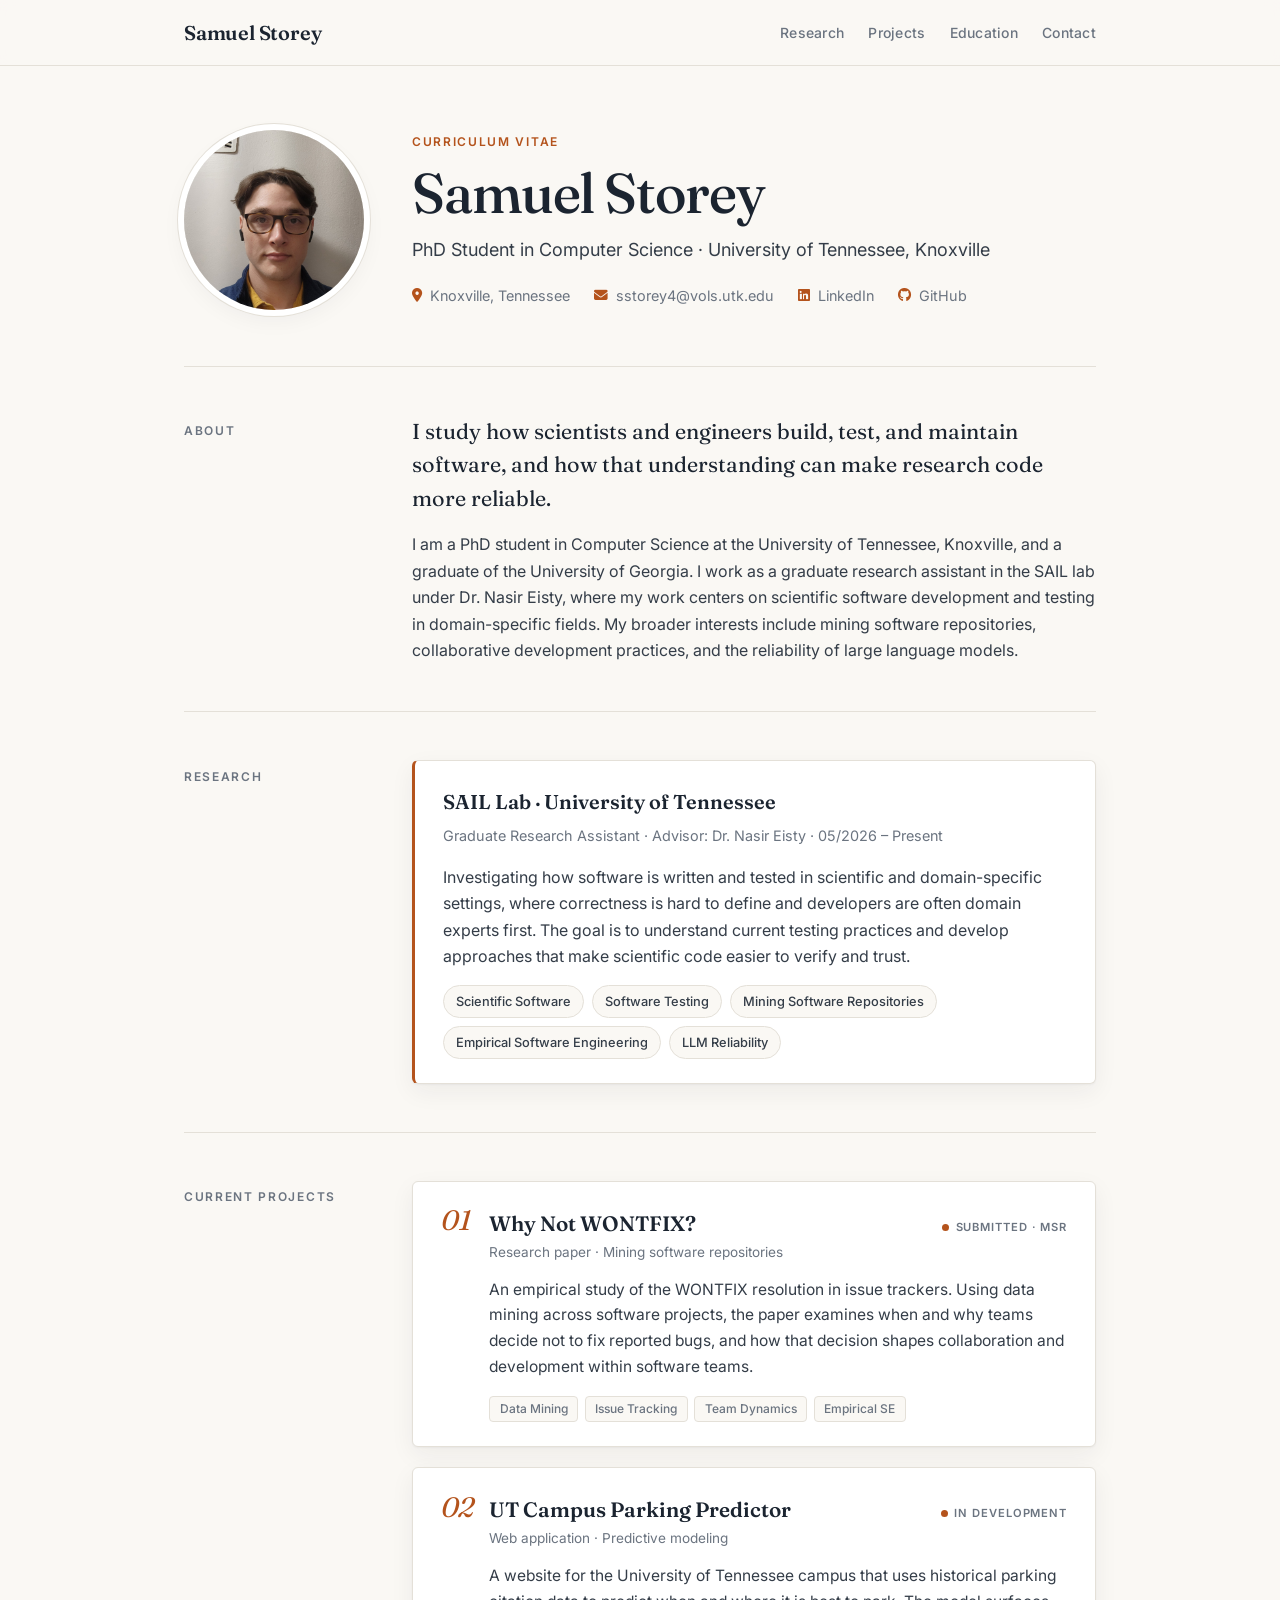
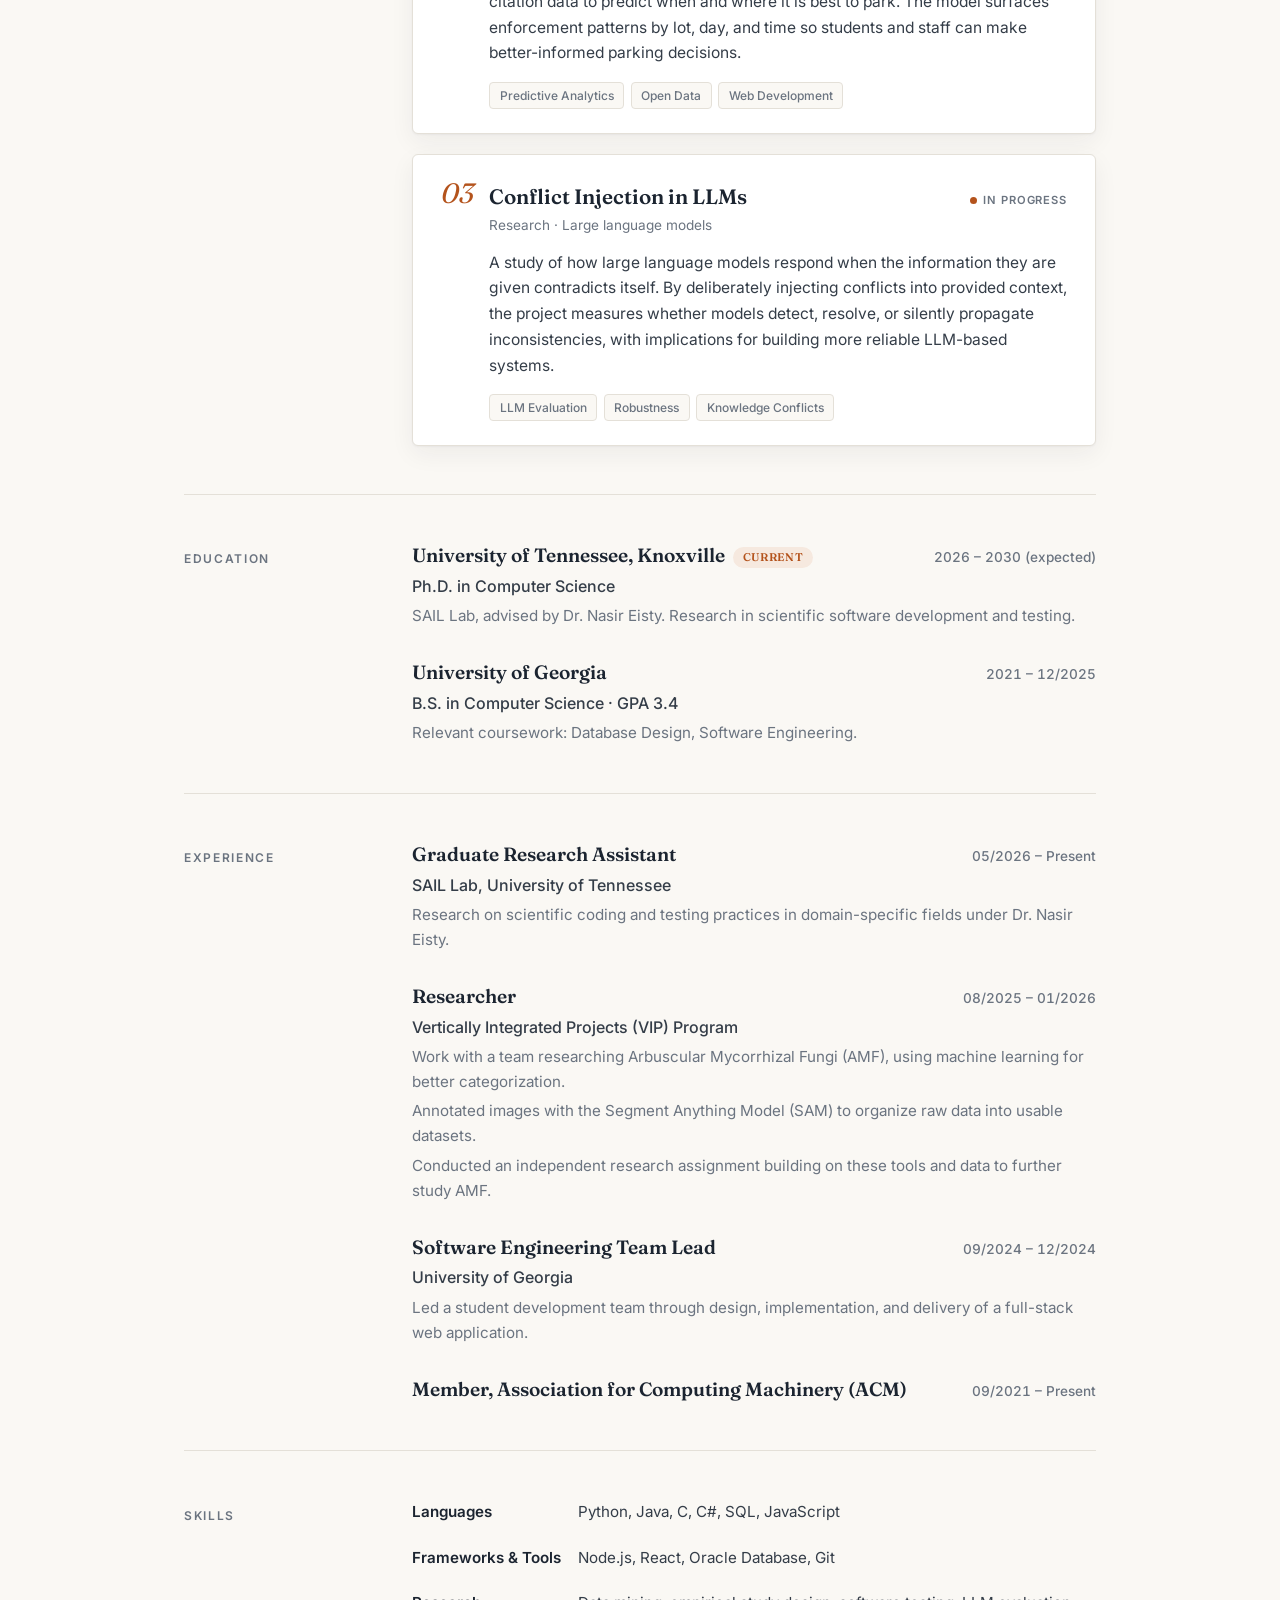
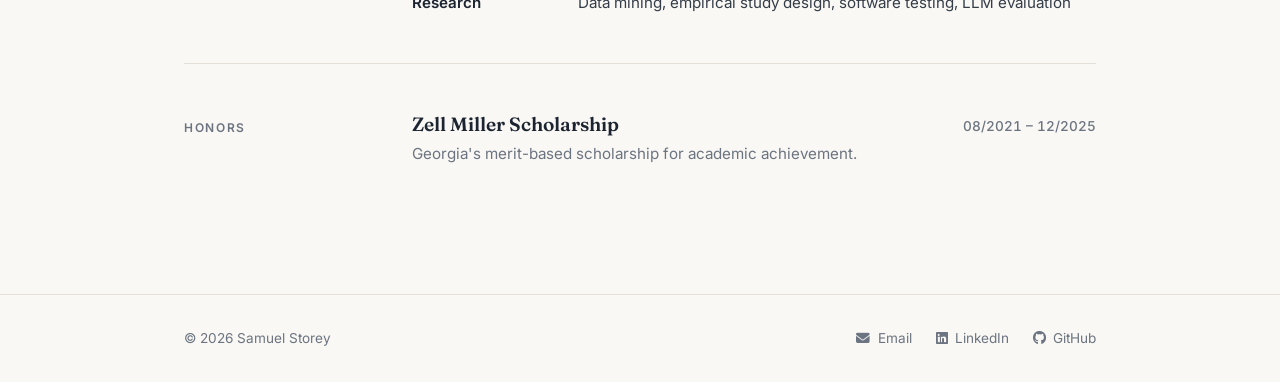
==== index.html @ 319b1bef "Add files via upload" ====
<!DOCTYPE html>
<html lang="en">
<head>
    <meta charset="UTF-8">
    <meta name="viewport" content="width=device-width, initial-scale=1.0">
    <title>Samuel Storey — CV</title>
    <meta name="description" content="Samuel Storey, PhD student in Computer Science at the University of Tennessee, Knoxville. Researcher in the SAIL lab working on scientific software development and testing.">

    <!-- Fonts: Fraunces (display) + Inter (text) -->
    <link rel="preconnect" href="https://fonts.googleapis.com">
    <link rel="preconnect" href="https://fonts.gstatic.com" crossorigin>
    <link href="https://fonts.googleapis.com/css2?family=Fraunces:ital,opsz,wght@0,9..144,400;0,9..144,500;0,9..144,600;1,9..144,400&family=Inter:wght@400;500;600&display=swap" rel="stylesheet">

    <!-- Icons -->
    <link rel="stylesheet" href="https://cdnjs.cloudflare.com/ajax/libs/font-awesome/6.5.2/css/all.min.css">

    <link rel="stylesheet" href="style.css">
</head>
<body>

    <nav class="navbar">
        <div class="nav-inner">
            <div class="nav-brand">Samuel Storey</div>
            <div class="nav-links">
                <a href="#research" class="hide-sm">Research</a>
                <a href="#projects">Projects</a>
                <a href="#education" class="hide-sm">Education</a>
                <a href="contact.html">Contact</a>
            </div>
        </div>
    </nav>

    <main class="main-container">

        <!-- Hero -->
        <header class="hero">
            <img src="images/Sam_Profile.jpg" alt="Portrait of Samuel Storey" class="profile-img">
            <div>
                <p class="eyebrow">Curriculum Vitae</p>
                <h1>Samuel Storey</h1>
                <p class="title">PhD Student in Computer Science &middot; University of Tennessee, Knoxville</p>
                <div class="contact-row">
                    <span><i class="fa-solid fa-location-dot"></i> Knoxville, Tennessee</span>
                    <a href="mailto:sstorey4@vols.utk.edu"><i class="fa-solid fa-envelope"></i> sstorey4@vols.utk.edu</a>
                    <a href="https://linkedin.com/in/samuel-storey-569220298/" target="_blank" rel="noopener"><i class="fa-brands fa-linkedin"></i> LinkedIn</a>
                    <a href="https://github.com/sstorey4" target="_blank" rel="noopener"><i class="fa-brands fa-github"></i> GitHub</a>
                </div>
            </div>
        </header>

        <!-- About -->
        <section class="cv-section" id="about">
            <h2 class="section-label">About</h2>
            <div>
                <p class="lead">I study how scientists and engineers build, test, and maintain software, and how that understanding can make research code more reliable.</p>
                <p>I am a PhD student in Computer Science at the University of Tennessee, Knoxville, and a graduate of the University of Georgia. I work as a graduate research assistant in the SAIL lab under Dr. Nasir Eisty, where my work centers on scientific software development and testing in domain-specific fields. My broader interests include mining software repositories, collaborative development practices, and the reliability of large language models.</p>
            </div>
        </section>

        <!-- Research -->
        <section class="cv-section" id="research">
            <h2 class="section-label">Research</h2>
            <div class="research-card">
                <h3>SAIL Lab &middot; University of Tennessee</h3>
                <p class="meta">Graduate Research Assistant &middot; Advisor: Dr. Nasir Eisty &middot; 05/2026 &ndash; Present</p>
                <p>Investigating how software is written and tested in scientific and domain-specific settings, where correctness is hard to define and developers are often domain experts first. The goal is to understand current testing practices and develop approaches that make scientific code easier to verify and trust.</p>
                <ul class="interest-list">
                    <li>Scientific Software</li>
                    <li>Software Testing</li>
                    <li>Mining Software Repositories</li>
                    <li>Empirical Software Engineering</li>
                    <li>LLM Reliability</li>
                </ul>
            </div>
        </section>

        <!-- Current Projects -->
        <section class="cv-section" id="projects">
            <h2 class="section-label">Current Projects</h2>
            <div class="project-list">

                <article class="project">
                    <span class="project-num">01</span>
                    <div class="project-head">
                        <h3>Why Not WONTFIX?</h3>
                        <span class="status">Submitted &middot; MSR</span>
                    </div>
                    <p class="area">Research paper &middot; Mining software repositories</p>
                    <p>An empirical study of the WONTFIX resolution in issue trackers. Using data mining across software projects, the paper examines when and why teams decide not to fix reported bugs, and how that decision shapes collaboration and development within software teams.</p>
                    <ul class="keywords">
                        <li>Data Mining</li>
                        <li>Issue Tracking</li>
                        <li>Team Dynamics</li>
                        <li>Empirical SE</li>
                    </ul>
                </article>

                <a class="project project-link" href="utk_ticket_map/index.html">
                    <span class="project-num">02</span>
                    <div class="project-head">
                        <h3>UT Campus Parking Predictor</h3>
                        <span class="status">In Development</span>
                    </div>
                    <p class="area">Web application &middot; Predictive modeling</p>
                    <p>A website for the University of Tennessee campus that uses historical parking citation data to predict when and where it is best to park. The model surfaces enforcement patterns by lot, day, and time so students and staff can make better-informed parking decisions.</p>
                    <ul class="keywords">
                        <li>Predictive Analytics</li>
                        <li>Open Data</li>
                        <li>Web Development</li>
                    </ul>
                </a>

                <article class="project">
                    <span class="project-num">03</span>
                    <div class="project-head">
                        <h3>Conflict Injection in LLMs</h3>
                        <span class="status">In Progress</span>
                    </div>
                    <p class="area">Research &middot; Large language models</p>
                    <p>A study of how large language models respond when the information they are given contradicts itself. By deliberately injecting conflicts into provided context, the project measures whether models detect, resolve, or silently propagate inconsistencies, with implications for building more reliable LLM-based systems.</p>
                    <ul class="keywords">
                        <li>LLM Evaluation</li>
                        <li>Robustness</li>
                        <li>Knowledge Conflicts</li>
                    </ul>
                </article>

            </div>
        </section>

        <!-- Education -->
        <section class="cv-section" id="education">
            <h2 class="section-label">Education</h2>
            <div>
                <div class="entry">
                    <h3>University of Tennessee, Knoxville<span class="tag">Current</span></h3>
                    <span class="date">2026 &ndash; 2030 (expected)</span>
                    <p class="role">Ph.D. in Computer Science</p>
                    <p class="detail">SAIL Lab, advised by Dr. Nasir Eisty. Research in scientific software development and testing.</p>
                </div>
                <div class="entry">
                    <h3>University of Georgia</h3>
                    <span class="date">2021 &ndash; 12/2025</span>
                    <p class="role">B.S. in Computer Science &middot; GPA 3.4</p>
                    <p class="detail">Relevant coursework: Database Design, Software Engineering.</p>
                </div>
            </div>
        </section>

        <!-- Experience -->
        <section class="cv-section" id="experience">
            <h2 class="section-label">Experience</h2>
            <div>
                <div class="entry">
                    <h3>Graduate Research Assistant</h3>
                    <span class="date">05/2026 &ndash; Present</span>
                    <p class="role">SAIL Lab, University of Tennessee</p>
                    <p class="detail">Research on scientific coding and testing practices in domain-specific fields under Dr. Nasir Eisty.</p>
                </div>
                <div class="entry">
                    <h3>Researcher</h3>
                    <span class="date">08/2025 &ndash; 01/2026</span>
                    <p class="role">Vertically Integrated Projects (VIP) Program</p>
                    <p class="detail">Work with a team researching Arbuscular Mycorrhizal Fungi (AMF), using machine learning for better categorization.</p>
                    <p class="detail">Annotated images with the Segment Anything Model (SAM) to organize raw data into usable datasets.</p>
                    <p class="detail">Conducted an independent research assignment building on these tools and data to further study AMF.</p>
                </div>
                <div class="entry">
                    <h3>Software Engineering Team Lead</h3>
                    <span class="date">09/2024 &ndash; 12/2024</span>
                    <p class="role">University of Georgia</p>
                    <p class="detail">Led a student development team through design, implementation, and delivery of a full-stack web application.</p>
                </div>
                <div class="entry">
                    <h3>Member, Association for Computing Machinery (ACM)</h3>
                    <span class="date">09/2021 &ndash; Present</span>
                </div>
            </div>
        </section>

        <!-- Skills -->
        <section class="cv-section" id="skills">
            <h2 class="section-label">Skills</h2>
            <dl class="skills-grid">
                <div class="skill-row">
                    <dt>Languages</dt>
                    <dd>Python, Java, C, C#, SQL, JavaScript</dd>
                </div>
                <div class="skill-row">
                    <dt>Frameworks &amp; Tools</dt>
                    <dd>Node.js, React, Oracle Database, Git</dd>
                </div>
                <div class="skill-row">
                    <dt>Research</dt>
                    <dd>Data mining, empirical study design, software testing, LLM evaluation</dd>
                </div>
            </dl>
        </section>

        <!-- Honors -->
        <section class="cv-section" id="honors">
            <h2 class="section-label">Honors</h2>
            <div>
                <div class="entry">
                    <h3>Zell Miller Scholarship</h3>
                    <span class="date">08/2021 &ndash; 12/2025</span>
                    <p class="detail">Georgia's merit-based scholarship for academic achievement.</p>
                </div>
            </div>
        </section>

    </main>

    <footer>
        <div class="footer-content">
            <span>&copy; 2026 Samuel Storey</span>
            <div class="footer-links">
                <a href="mailto:sstorey4@vols.utk.edu" class="footer-link"><i class="fa-solid fa-envelope"></i> Email</a>
                <a href="https://linkedin.com/in/samuel-storey-569220298/" target="_blank" rel="noopener" class="footer-link"><i class="fa-brands fa-linkedin"></i> LinkedIn</a>
                <a href="https://github.com/sstorey4" target="_blank" rel="noopener" class="footer-link"><i class="fa-brands fa-github"></i> GitHub</a>
            </div>
        </div>
    </footer>

    <script src="script.js"></script>
</body>
</html>
---- style.css ----
/* ==========================================================
   Samuel Storey — Academic CV
   Type: Fraunces (display serif) + Inter (text sans)
   ========================================================== */

:root {
    --bg: #FAF8F4;            /* warm paper */
    --surface: #FFFFFF;
    --ink: #1B2430;           /* deep ink for headings */
    --text: #343D48;          /* body text */
    --muted: #6B7480;         /* secondary text */
    --rule: #E4E0D8;          /* hairlines */
    --accent: #B4531C;        /* burnt orange, a quiet nod to UT */
    --accent-soft: #F6E9DF;
    --shadow: 0 1px 2px rgba(27, 36, 48, 0.04), 0 8px 24px rgba(27, 36, 48, 0.06);

    --font-display: 'Fraunces', Georgia, 'Times New Roman', serif;
    --font-body: 'Inter', -apple-system, BlinkMacSystemFont, 'Segoe UI', sans-serif;
}

@media (prefers-color-scheme: dark) {
    :root:not([data-theme="light"]) {
        --bg: #12161C;
        --surface: #1A2028;
        --ink: #F1EDE6;
        --text: #C9CED6;
        --muted: #8D96A3;
        --rule: #2A313B;
        --accent: #E58A52;
        --accent-soft: #2E2219;
        --shadow: 0 1px 2px rgba(0, 0, 0, 0.3), 0 8px 24px rgba(0, 0, 0, 0.25);
    }
}

*,
*::before,
*::after {
    box-sizing: border-box;
    margin: 0;
    padding: 0;
}

html {
    scroll-behavior: smooth;
}

body {
    font-family: var(--font-body);
    font-size: 16px;
    line-height: 1.65;
    background-color: var(--bg);
    color: var(--text);
    display: flex;
    flex-direction: column;
    min-height: 100vh;
    -webkit-font-smoothing: antialiased;
}

a {
    color: var(--accent);
    text-decoration: none;
    transition: color 0.2s ease;
}

a:hover {
    color: var(--ink);
}

/* ---------- Navigation ---------- */
.navbar {
    position: sticky;
    top: 0;
    z-index: 10;
    background-color: color-mix(in srgb, var(--bg) 88%, transparent);
    backdrop-filter: blur(8px);
    -webkit-backdrop-filter: blur(8px);
    border-bottom: 1px solid var(--rule);
}

.nav-inner {
    max-width: 960px;
    margin: 0 auto;
    padding: 1rem 1.5rem;
    display: flex;
    justify-content: space-between;
    align-items: center;
    gap: 1rem;
}

.nav-brand {
    font-family: var(--font-display);
    font-size: 1.25rem;
    font-weight: 600;
    color: var(--ink);
    letter-spacing: -0.01em;
}

.nav-links {
    display: flex;
    gap: 1.5rem;
    flex-wrap: wrap;
}

.nav-links a {
    color: var(--muted);
    font-size: 0.875rem;
    font-weight: 500;
    letter-spacing: 0.02em;
}

.nav-links a:hover,
.nav-links a.active {
    color: var(--accent);
}

/* ---------- Layout ---------- */
.main-container {
    flex: 1;
    width: 100%;
    max-width: 960px;
    margin: 0 auto;
    padding: 4rem 1.5rem 5rem;
}

/* ---------- Hero ---------- */
.hero {
    display: grid;
    grid-template-columns: 180px 1fr;
    gap: 3rem;
    align-items: center;
    padding-bottom: 3.5rem;
    border-bottom: 1px solid var(--rule);
}

.profile-img {
    width: 180px;
    height: 180px;
    border-radius: 50%;
    object-fit: cover;
    box-shadow: 0 0 0 6px var(--surface), 0 0 0 7px var(--rule), var(--shadow);
}

.eyebrow {
    font-size: 0.75rem;
    font-weight: 600;
    letter-spacing: 0.14em;
    text-transform: uppercase;
    color: var(--accent);
    margin-bottom: 0.75rem;
}

.hero h1 {
    font-family: var(--font-display);
    font-size: clamp(2.5rem, 6vw, 3.5rem);
    font-weight: 500;
    line-height: 1.05;
    letter-spacing: -0.02em;
    color: var(--ink);
    margin-bottom: 0.75rem;
}

.hero .title {
    font-size: 1.125rem;
    color: var(--text);
    margin-bottom: 1.25rem;
}

.contact-row {
    display: flex;
    flex-wrap: wrap;
    gap: 0.5rem 1.5rem;
    font-size: 0.9rem;
    color: var(--muted);
}

.contact-row span,
.contact-row a {
    display: inline-flex;
    align-items: center;
    gap: 0.5rem;
}

.contact-row i {
    color: var(--accent);
    font-size: 0.85rem;
}

.contact-row a {
    color: var(--muted);
}

.contact-row a:hover {
    color: var(--accent);
}

/* ---------- Sections ---------- */
.cv-section {
    display: grid;
    grid-template-columns: 180px 1fr;
    gap: 3rem;
    padding: 3rem 0;
    border-bottom: 1px solid var(--rule);
    scroll-margin-top: 3.5rem;
}

.cv-section:last-child {
    border-bottom: none;
}

.section-label {
    font-size: 0.75rem;
    font-weight: 600;
    letter-spacing: 0.14em;
    text-transform: uppercase;
    color: var(--muted);
    padding-top: 0.4rem;
}

.lead {
    font-family: var(--font-display);
    font-size: 1.35rem;
    font-weight: 400;
    line-height: 1.55;
    color: var(--ink);
}

.lead + p {
    margin-top: 1rem;
}

/* ---------- Entries (education / experience) ---------- */
.entry {
    display: grid;
    grid-template-columns: 1fr auto;
    gap: 0.25rem 1.5rem;
}

.entry + .entry {
    margin-top: 2rem;
}

.entry h3 {
    font-family: var(--font-display);
    font-size: 1.2rem;
    font-weight: 600;
    color: var(--ink);
    line-height: 1.3;
}

.entry .date {
    font-size: 0.85rem;
    font-weight: 500;
    color: var(--muted);
    white-space: nowrap;
    font-variant-numeric: tabular-nums;
    padding-top: 0.2rem;
}

.entry .role {
    grid-column: 1 / -1;
    font-weight: 500;
    color: var(--text);
}

.entry .detail {
    grid-column: 1 / -1;
    font-size: 0.95rem;
    color: var(--muted);
}

.entry .bullets {
    grid-column: 1 / -1;
    margin-top: 0.35rem;
    padding-left: 1.1rem;
    font-size: 0.95rem;
    color: var(--muted);
}

.entry .bullets li {
    margin-bottom: 0.3rem;
}

.entry .bullets li::marker {
    color: var(--accent);
}

.tag {
    display: inline-block;
    font-size: 0.7rem;
    font-weight: 600;
    letter-spacing: 0.06em;
    text-transform: uppercase;
    color: var(--accent);
    background: var(--accent-soft);
    padding: 0.2rem 0.6rem;
    border-radius: 999px;
    vertical-align: middle;
    margin-left: 0.5rem;
}

/* ---------- Research focus ---------- */
.research-card {
    background: var(--surface);
    border: 1px solid var(--rule);
    border-left: 3px solid var(--accent);
    border-radius: 6px;
    padding: 1.5rem 1.75rem;
    box-shadow: var(--shadow);
}

.research-card h3 {
    font-family: var(--font-display);
    font-size: 1.25rem;
    font-weight: 600;
    color: var(--ink);
    margin-bottom: 0.35rem;
}

.research-card .meta {
    font-size: 0.9rem;
    color: var(--muted);
    margin-bottom: 1rem;
}

.interest-list {
    display: flex;
    flex-wrap: wrap;
    gap: 0.5rem;
    margin-top: 1rem;
    list-style: none;
}

.interest-list li {
    font-size: 0.8rem;
    font-weight: 500;
    color: var(--text);
    border: 1px solid var(--rule);
    background: var(--bg);
    padding: 0.3rem 0.75rem;
    border-radius: 999px;
}

/* ---------- Current projects ---------- */
.project-list {
    display: flex;
    flex-direction: column;
    gap: 1.25rem;
}

.project {
    position: relative;
    background: var(--surface);
    border: 1px solid var(--rule);
    border-radius: 6px;
    padding: 1.75rem 1.75rem 1.5rem 4.75rem;
    box-shadow: var(--shadow);
    transition: transform 0.2s ease, border-color 0.2s ease;
}

.project:hover {
    transform: translateY(-2px);
    border-color: color-mix(in srgb, var(--accent) 40%, var(--rule));
}

.project-num {
    position: absolute;
    left: 1.75rem;
    top: 1.55rem;
    font-family: var(--font-display);
    font-size: 1.75rem;
    font-weight: 400;
    font-style: italic;
    color: var(--accent);
    line-height: 1;
}

.project-head {
    display: flex;
    flex-wrap: wrap;
    align-items: baseline;
    justify-content: space-between;
    gap: 0.5rem 1rem;
    margin-bottom: 0.25rem;
}

.project h3 {
    font-family: var(--font-display);
    font-size: 1.3rem;
    font-weight: 600;
    color: var(--ink);
    line-height: 1.3;
}

.status {
    font-size: 0.7rem;
    font-weight: 600;
    letter-spacing: 0.08em;
    text-transform: uppercase;
    color: var(--muted);
    display: inline-flex;
    align-items: center;
    gap: 0.4rem;
}

.status::before {
    content: "";
    width: 7px;
    height: 7px;
    border-radius: 50%;
    background: var(--accent);
}

.project .area {
    font-size: 0.85rem;
    color: var(--muted);
    margin-bottom: 0.85rem;
}

.project p {
    font-size: 0.975rem;
}

.keywords {
    display: flex;
    flex-wrap: wrap;
    gap: 0.4rem;
    margin-top: 1rem;
    list-style: none;
}

.keywords li {
    font-size: 0.75rem;
    font-weight: 500;
    color: var(--muted);
    background: var(--bg);
    border: 1px solid var(--rule);
    padding: 0.15rem 0.6rem;
    border-radius: 4px;
}

/* Clickable project card: inverts colors on hover */
.project-link {
    display: block;
    color: var(--text);
    transition: transform 0.2s ease, background-color 0.25s ease, border-color 0.25s ease;
}

.project-link *,
.project-link .status::before {
    transition: color 0.25s ease, background-color 0.25s ease, border-color 0.25s ease;
}

.project-link:hover,
.project-link:focus-visible {
    background: var(--ink);
    border-color: var(--ink);
    color: var(--bg);
    outline: none;
}

.project-link:hover h3,
.project-link:hover p,
.project-link:hover .project-num,
.project-link:focus-visible h3,
.project-link:focus-visible p,
.project-link:focus-visible .project-num {
    color: var(--bg);
}

.project-link:hover .area,
.project-link:hover .status,
.project-link:focus-visible .area,
.project-link:focus-visible .status {
    color: color-mix(in srgb, var(--bg) 70%, var(--ink));
}

.project-link:hover .status::before,
.project-link:focus-visible .status::before {
    background: var(--bg);
}

.project-link:hover .keywords li,
.project-link:focus-visible .keywords li {
    color: var(--bg);
    background: transparent;
    border-color: color-mix(in srgb, var(--bg) 35%, var(--ink));
}

/* ---------- Skills ---------- */
.skills-grid {
    display: grid;
    gap: 1.25rem;
}

.skill-row {
    display: grid;
    grid-template-columns: 150px 1fr;
    gap: 1rem;
}

.skill-row dt {
    font-weight: 600;
    color: var(--ink);
    font-size: 0.95rem;
}

.skill-row dd {
    color: var(--text);
    font-size: 0.95rem;
}

/* ---------- Buttons ---------- */
.btn {
    display: inline-flex;
    align-items: center;
    gap: 0.5rem;
    font-size: 0.9rem;
    font-weight: 600;
    color: #FFFFFF;
    background: var(--ink);
    padding: 0.7rem 1.25rem;
    border-radius: 4px;
    border: none;
    cursor: pointer;
    transition: background-color 0.2s ease;
}

.btn:hover {
    background: var(--accent);
    color: #FFFFFF;
}

@media (prefers-color-scheme: dark) {
    :root:not([data-theme="light"]) .btn {
        color: var(--bg);
    }
    :root:not([data-theme="light"]) .btn:hover {
        color: var(--bg);
    }
}

/* ---------- Contact page ---------- */
.page-header {
    margin-bottom: 2.5rem;
}

.page-header h1 {
    font-family: var(--font-display);
    font-size: clamp(2.25rem, 5vw, 3rem);
    font-weight: 500;
    letter-spacing: -0.02em;
    color: var(--ink);
    margin-bottom: 0.75rem;
}

.page-header p {
    color: var(--muted);
}

.narrow {
    max-width: 640px;
}

.contact-form {
    background: var(--surface);
    border: 1px solid var(--rule);
    border-radius: 6px;
    padding: 2.25rem;
    box-shadow: var(--shadow);
}

.form-group {
    display: flex;
    flex-direction: column;
    margin-bottom: 1.4rem;
}

.form-group label {
    font-size: 0.75rem;
    font-weight: 600;
    letter-spacing: 0.1em;
    text-transform: uppercase;
    color: var(--muted);
    margin-bottom: 0.5rem;
}

.form-group input,
.form-group textarea {
    width: 100%;
    font-family: var(--font-body);
    font-size: 1rem;
    color: var(--ink);
    background: var(--bg);
    border: 1px solid var(--rule);
    border-radius: 4px;
    padding: 0.8rem 0.9rem;
    transition: border-color 0.2s ease, box-shadow 0.2s ease;
}

.form-group input:focus,
.form-group textarea:focus {
    outline: none;
    border-color: var(--accent);
    box-shadow: 0 0 0 3px var(--accent-soft);
}

.submit-btn {
    width: 100%;
    justify-content: center;
    padding: 0.95rem;
    font-size: 1rem;
    margin-top: 0.5rem;
}

/* ---------- Thank-you page ---------- */
.thankyou {
    text-align: center;
    padding-top: 4rem;
}

.thankyou .actions {
    display: flex;
    justify-content: center;
    gap: 1rem;
    flex-wrap: wrap;
    margin-top: 2rem;
}

.btn-outline {
    background: transparent;
    color: var(--ink);
    border: 1px solid var(--rule);
}

.btn-outline:hover {
    background: var(--surface);
    color: var(--accent);
}

/* ---------- Footer ---------- */
footer {
    border-top: 1px solid var(--rule);
}

.footer-content {
    max-width: 960px;
    margin: 0 auto;
    padding: 2rem 1.5rem;
    display: flex;
    justify-content: space-between;
    align-items: center;
    gap: 1rem;
    flex-wrap: wrap;
    font-size: 0.85rem;
    color: var(--muted);
}

.footer-links {
    display: flex;
    gap: 1.5rem;
}

.footer-link {
    color: var(--muted);
    display: inline-flex;
    align-items: center;
    gap: 0.45rem;
}

.footer-link:hover {
    color: var(--accent);
}

/* ---------- Responsive ---------- */
@media (max-width: 760px) {
    .main-container {
        padding: 2.5rem 1rem 4rem;
    }

    .nav-inner {
        padding: 0.9rem 1rem;
    }

    .nav-links {
        gap: 1rem;
    }

    .hero {
        grid-template-columns: 1fr;
        gap: 1.75rem;
        text-align: left;
    }

    .profile-img {
        width: 128px;
        height: 128px;
    }

    .cv-section {
        grid-template-columns: 1fr;
        gap: 1.25rem;
        padding: 2.5rem 0;
    }

    .project {
        padding: 1.5rem 1.25rem 1.25rem 1.25rem;
    }

    .project-num {
        position: static;
        display: block;
        margin-bottom: 0.5rem;
        font-size: 1.4rem;
    }

    .skill-row {
        grid-template-columns: 1fr;
        gap: 0.25rem;
    }

    .contact-form {
        padding: 1.5rem;
    }

    .footer-content {
        padding: 1.5rem 1rem;
    }
}

@media (max-width: 480px) {
    .nav-links .hide-sm {
        display: none;
    }

    .entry {
        grid-template-columns: 1fr;
    }

    .entry .date {
        order: -1;
        padding-top: 0;
    }
}
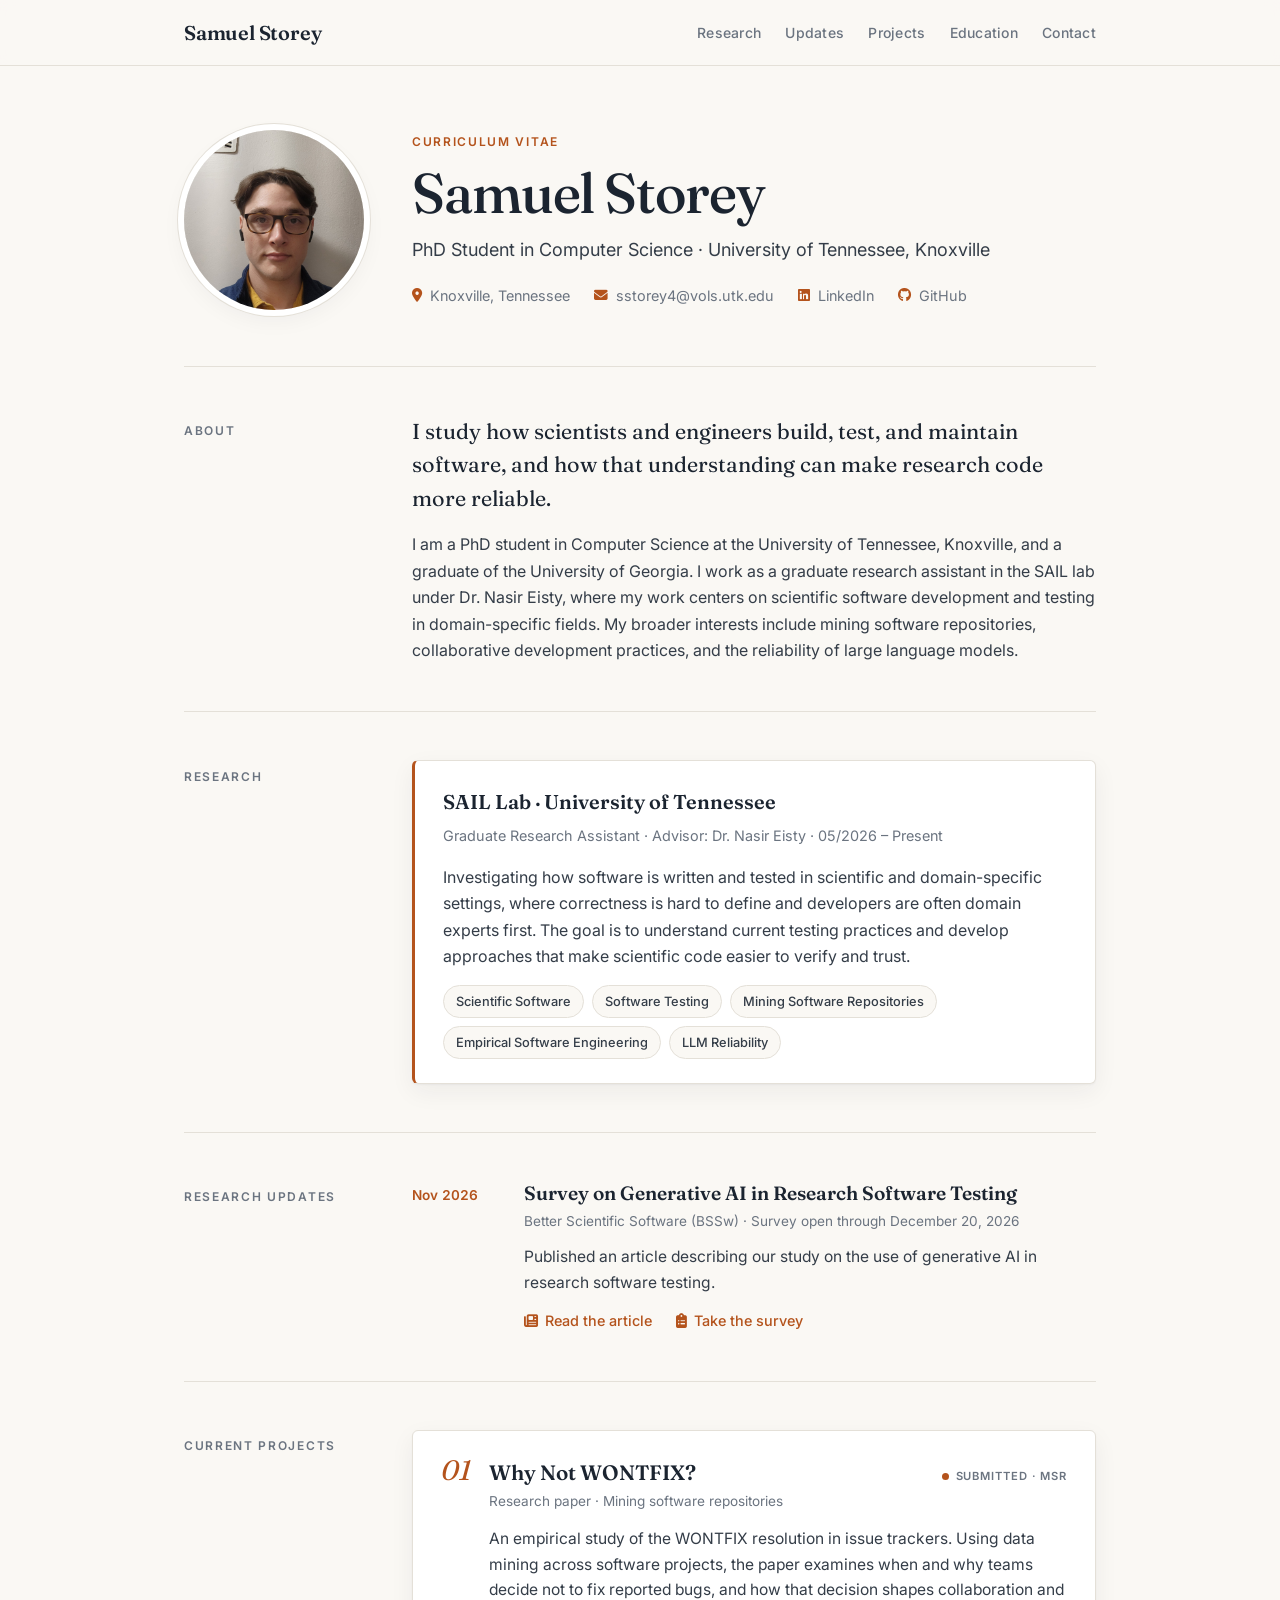
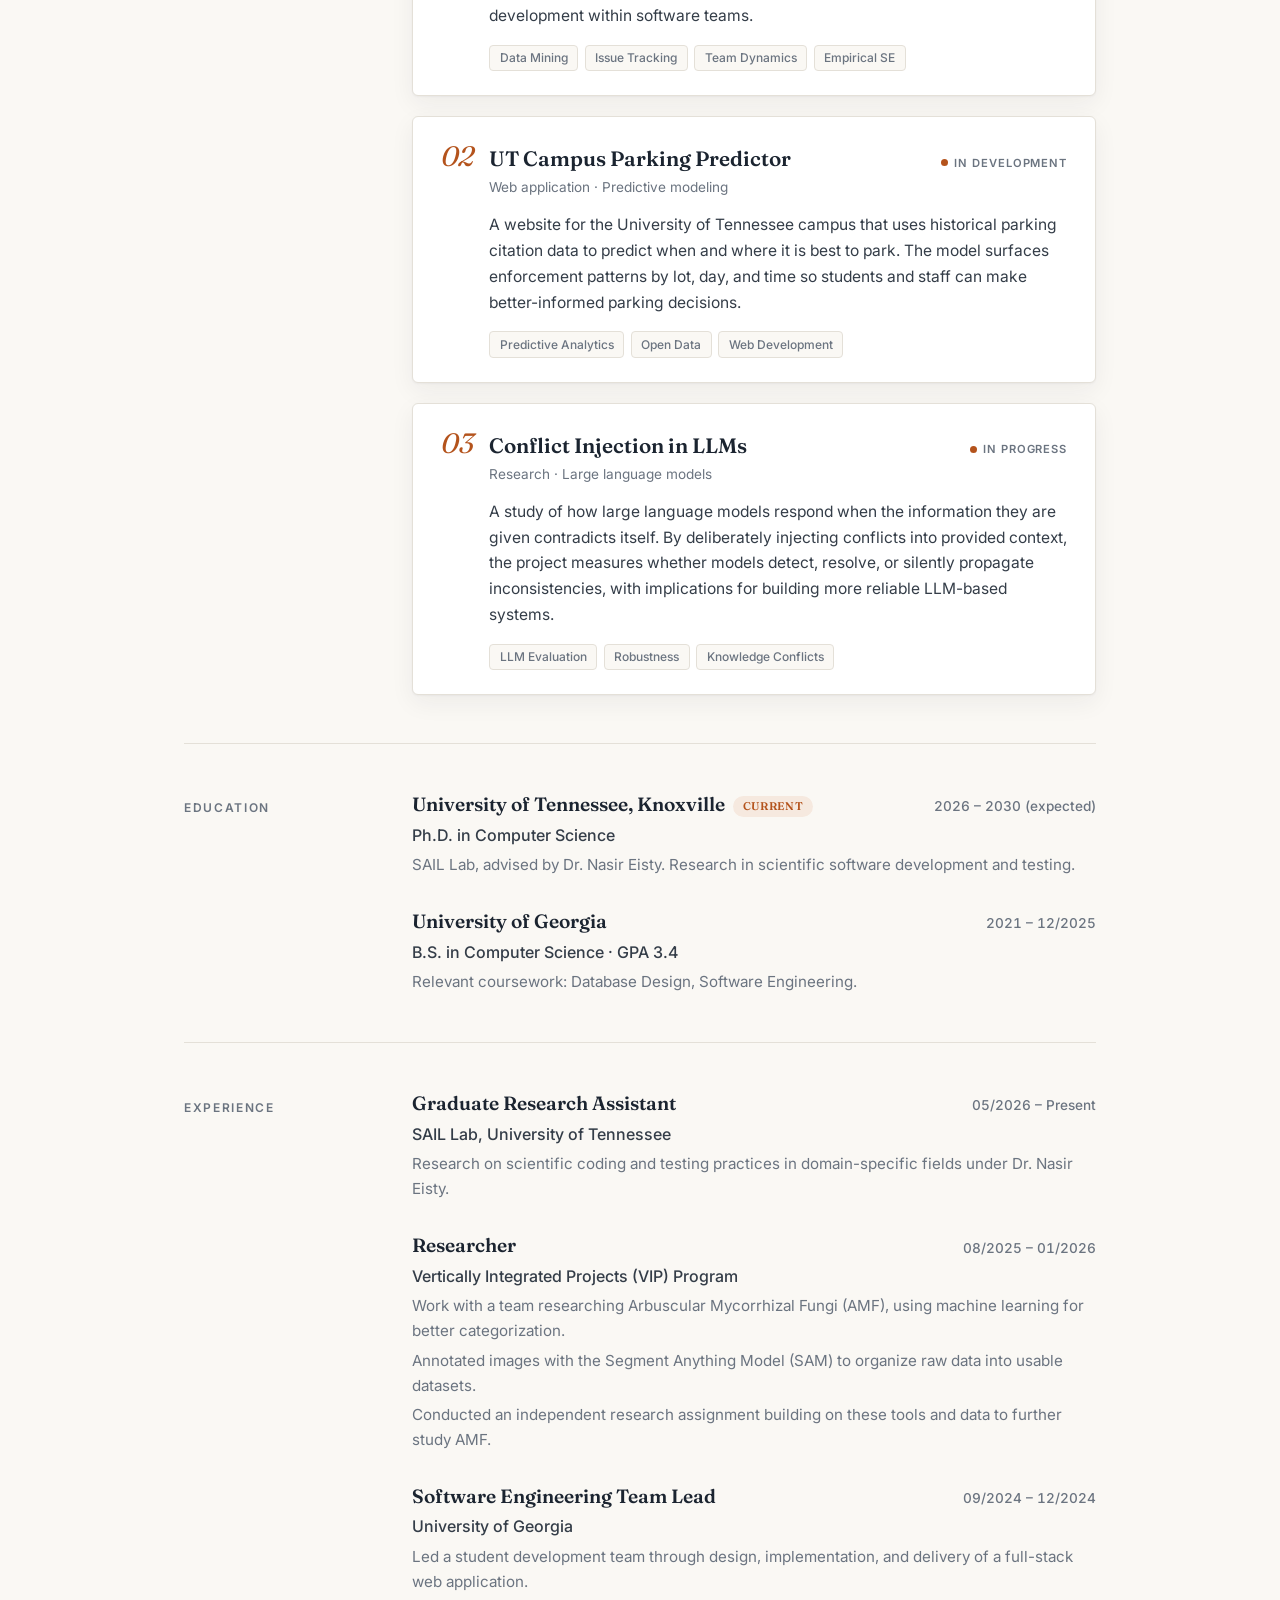
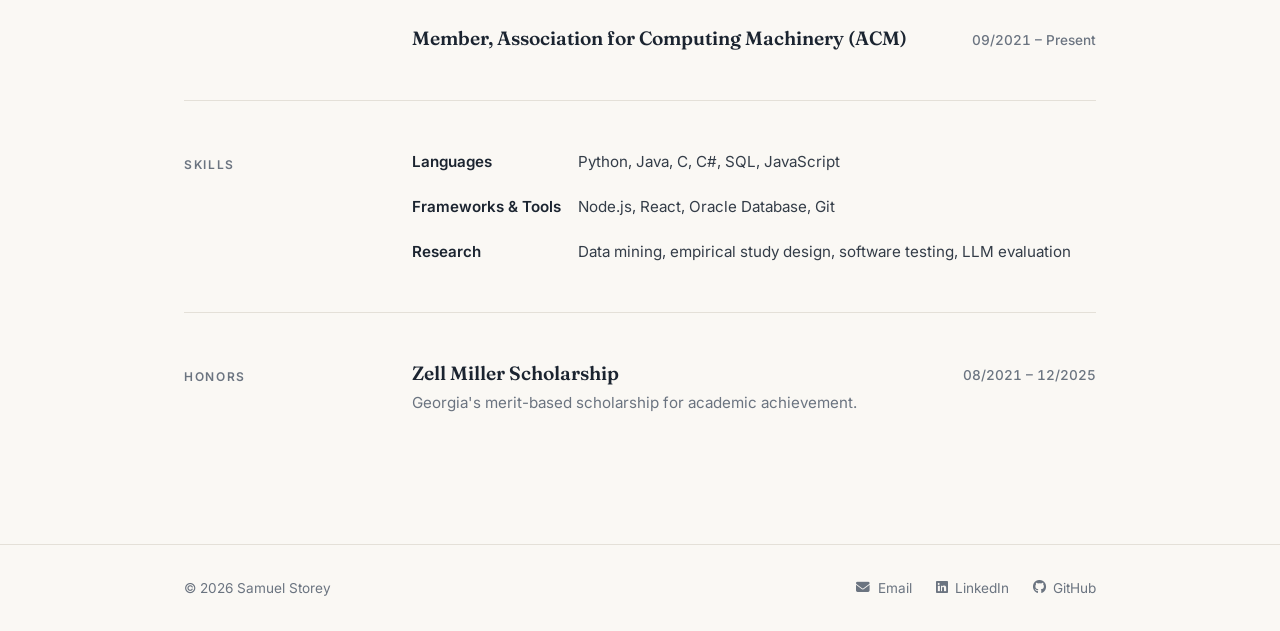
==== commit 096fed77: "Add files via upload" ====
--- a/index.html
+++ b/index.html
@@ -23,6 +23,7 @@
             <div class="nav-brand">Samuel Storey</div>
             <div class="nav-links">
                 <a href="#research" class="hide-sm">Research</a>
+                <a href="#updates" class="hide-md">Updates</a>
                 <a href="#projects">Projects</a>
                 <a href="#education" class="hide-sm">Education</a>
                 <a href="contact.html">Contact</a>
@@ -74,6 +75,25 @@
             </div>
         </section>
 
+        <!-- Research Updates -->
+        <section class="cv-section" id="updates">
+            <h2 class="section-label">Research Updates</h2>
+            <ul class="update-list">
+                <li class="update">
+                    <time class="update-date" datetime="2026-11">Nov 2026</time>
+                    <div>
+                        <h3><a href="https://bssw.io/events/survey-on-generative-ai-in-research-software-testing" target="_blank" rel="noopener">Survey on Generative AI in Research Software Testing</a></h3>
+                        <p class="update-source">Better Scientific Software (BSSw) &middot; Survey open through December 20, 2026</p>
+                        <p>Published an article describing our study on the use of generative AI in research software testing.</p>
+                        <div class="update-links">
+                            <a href="https://bssw.io/events/survey-on-generative-ai-in-research-software-testing" target="_blank" rel="noopener"><i class="fa-solid fa-newspaper"></i> Read the article</a>
+                            <a href="https://utk.co1.qualtrics.com/jfe/form/SV_6WmBXKTNlx3J9tk" target="_blank" rel="noopener"><i class="fa-solid fa-clipboard-list"></i> Take the survey</a>
+                        </div>
+                    </div>
+                </li>
+            </ul>
+        </section>
+
         <!-- Current Projects -->
         <section class="cv-section" id="projects">
             <h2 class="section-label">Current Projects</h2>
--- a/style.css
+++ b/style.css
@@ -340,6 +340,73 @@
     border-radius: 999px;
 }
 
+/* ---------- Research updates ---------- */
+.update-list {
+    list-style: none;
+}
+
+.update {
+    display: grid;
+    grid-template-columns: 5.5rem 1fr;
+    gap: 1.5rem;
+}
+
+.update + .update {
+    margin-top: 2rem;
+    padding-top: 2rem;
+    border-top: 1px solid var(--rule);
+}
+
+.update-date {
+    font-size: 0.85rem;
+    font-weight: 600;
+    color: var(--accent);
+    font-variant-numeric: tabular-nums;
+    padding-top: 0.2rem;
+    white-space: nowrap;
+}
+
+.update h3 {
+    font-family: var(--font-display);
+    font-size: 1.2rem;
+    font-weight: 600;
+    line-height: 1.3;
+    margin-bottom: 0.25rem;
+}
+
+.update h3 a {
+    color: var(--ink);
+}
+
+.update h3 a:hover {
+    color: var(--accent);
+}
+
+.update-source {
+    font-size: 0.85rem;
+    color: var(--muted);
+    margin-bottom: 0.75rem;
+}
+
+.update p:not(.update-source) {
+    font-size: 0.975rem;
+}
+
+.update-links {
+    display: flex;
+    flex-wrap: wrap;
+    gap: 0.5rem 1.5rem;
+    margin-top: 0.85rem;
+    font-size: 0.9rem;
+    font-weight: 500;
+}
+
+.update-links a {
+    display: inline-flex;
+    align-items: center;
+    gap: 0.45rem;
+}
+
 /* ---------- Current projects ---------- */
 .project-list {
     display: flex;
@@ -672,6 +739,16 @@
 }
 
 /* ---------- Responsive ---------- */
+.nav-brand {
+    white-space: nowrap;
+}
+
+@media (max-width: 860px) {
+    .nav-links .hide-md {
+        display: none;
+    }
+}
+
 @media (max-width: 760px) {
     .main-container {
         padding: 2.5rem 1rem 4rem;
@@ -740,4 +817,9 @@
         order: -1;
         padding-top: 0;
     }
-}
+
+    .update {
+        grid-template-columns: 1fr;
+        gap: 0.25rem;
+    }
+}
